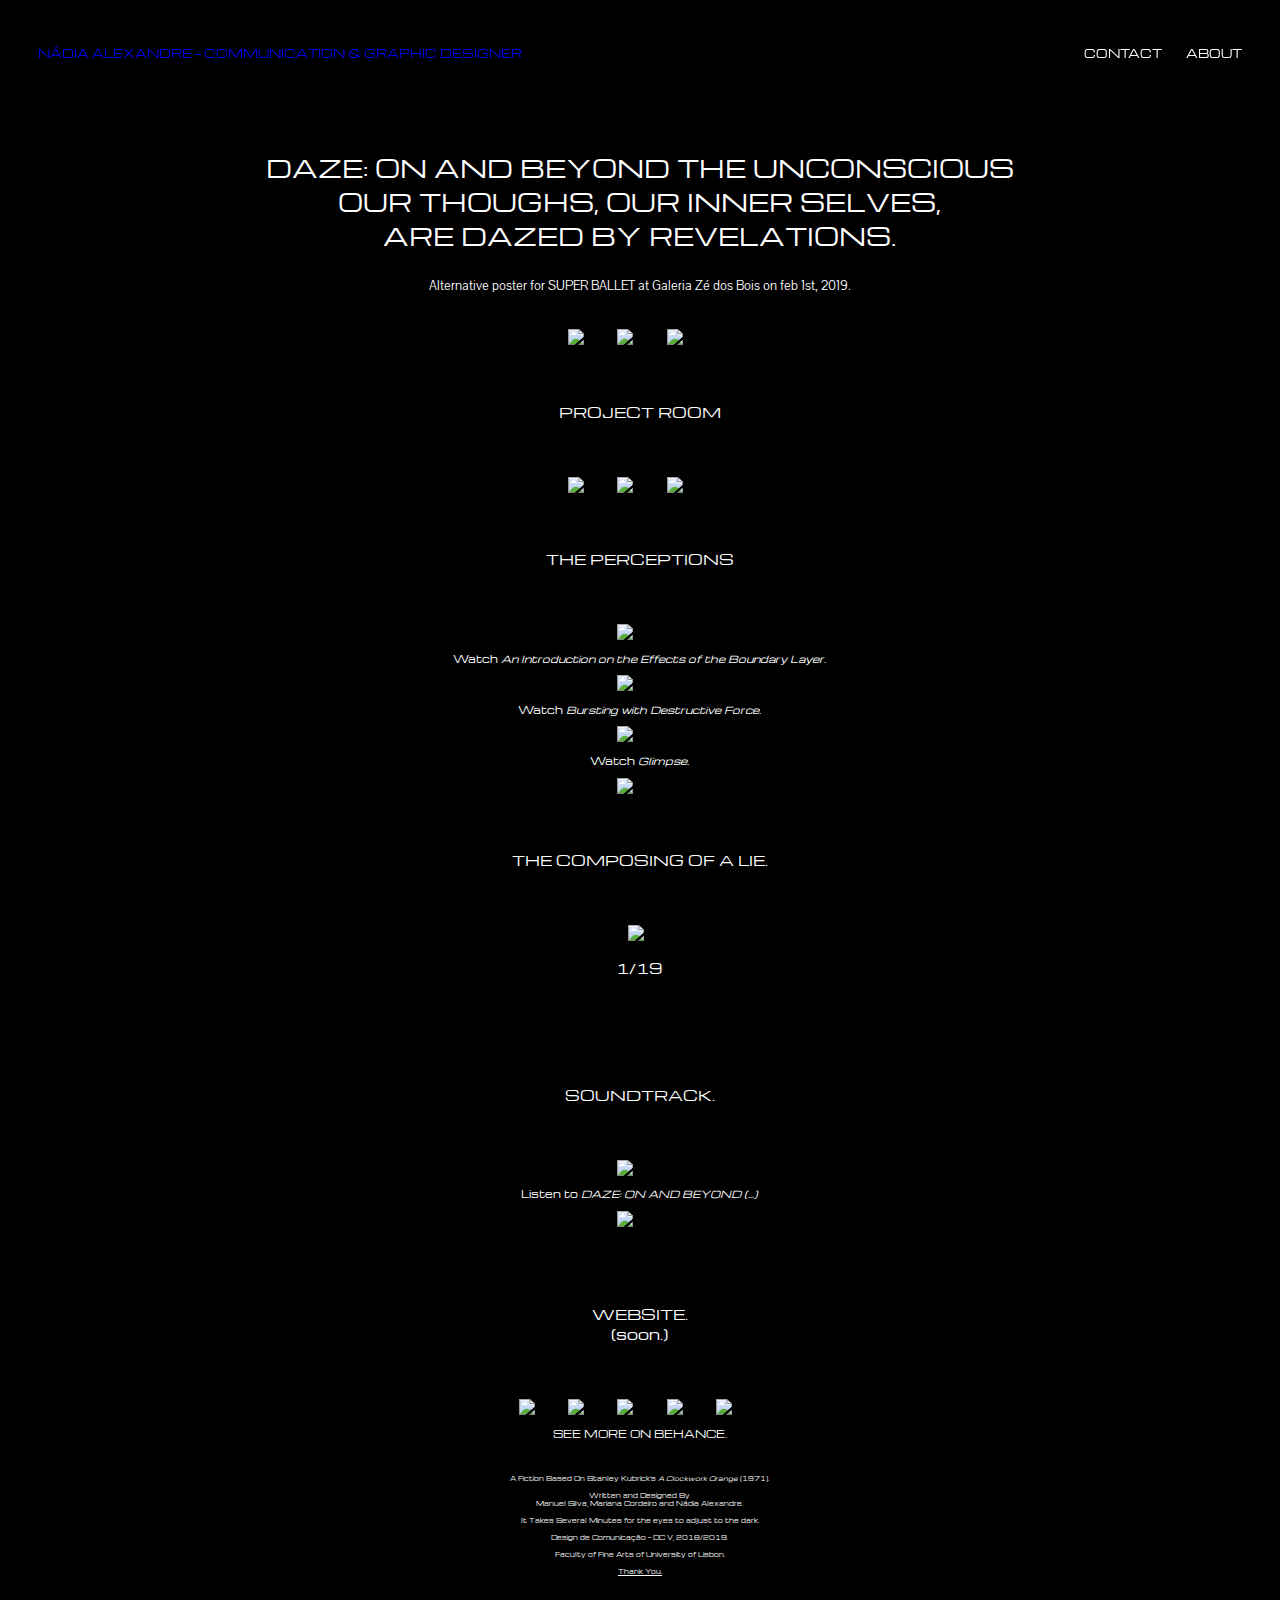
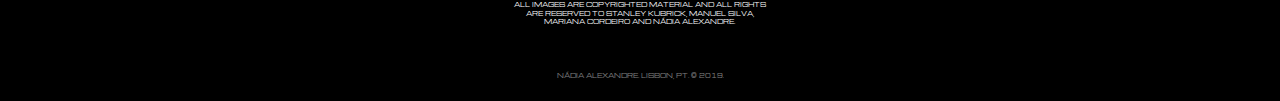
==== content1.html @ e061865c "Add files via upload" ====
<!DOCTYPE html>

<html lang= "en-US">

<head>
<meta charset="UTF-8">
<title>N&Aacute;DIA ALEXANDRE &mdash; COMMUNICATION & GRAPHIC DESIGNER</title>

<link rel="stylesheet" type="text/css" href="content2.css">
<link href="https://fonts.googleapis.com/css?family=Michroma" rel="stylesheet">
<link href="https://fonts.googleapis.com/css?family=Pavanam&display=swap" rel="stylesheet">
<link href="https://fonts.googleapis.com/css?family=Quattrocento+Sans&display=swap" rel="stylesheet">
</head>
	
<body>
  <a href="#" class="cd-top js-cd-top">&#8593;</a>

<div class="content">
	<div class="imgcontent">
  <p class="title">DAZE: ON AND BEYOND THE UNCONSCIOUS<br>OUR THOUGHS, OUR INNER SELVES,<br>ARE DAZED BY REVELATIONS.</p>
  <p class="text1">Alternative poster for SUPER BALLET at Galeria Z&#233; dos Bois on feb 1st, 2019.</p>
<br>
  <img class="img1" src="images/b2.png" alt="daze">
  <img class="img1" src="images/cartazes.jpg" alt="daze">
   <img class="img1" src="images/c.png" alt="daze">
  <p class="text1" style="color: white; font-family: 'Michroma', sans-serif;"><br><br>PROJECT ROOM<br><br><br></p>
  <img class="img1" src="images/p1.jpg" alt="daze" style="width: 80%; height: auto;">
  <img class="img1" src="images/p2.jpg" alt="daze">
  <img class="img1" src="images/p3.jpg" alt="daze">
   <p class="text1" style="color: white; font-family: 'Michroma', sans-serif;"><br><br>THE PERCEPTIONS<br><br><br></p>
  <img class="img1" src="images/manolo.jpg" alt="daze">
  <a href="https://www.youtube.com/watch?v=9832oH4mqqU" class="link"><p>Watch <i>An Introduction on the Effects of the Boundary Layer.</i></p></a>
  <img class="img1" src="images/marina.jpg" alt="daze">
  <a href="https://www.youtube.com/watch?v=6JtFeFlmzww" class="link"><p>Watch <i>Bursting with Destructive Force.</i></p></a>
  <img class="img1" src="images/nadine.jpg" alt="daze">
  <a href="https://www.youtube.com/watch?v=4-WLGekIGF8" class="link"><p>Watch <i>Glimpse.</i></p></a>
  <img class="img1" src="images/e.png" alt="daze">
  <p class="text1" style="color: white; font-family: 'Michroma', sans-serif;"><br><br>THE COMPOSING OF A LIE.<br><br><br></p>
  <img src="images/2.jpg" alt="2" id="pic" class="portrait" onclick="changeImage()" width="900px" height="675px" style="cursor:pointer;">
  <p class="text1" id="srcnr" style="color: white; font-family: 'Michroma', sans-serif;">1/19</p><br>
  <p class="text1" style="color: white; font-family: 'Michroma', sans-serif;"><br><br><br>SOUNDTRACK.<br><br><br></p>
  <img class="img1" src="images/DAZE.jpg" alt="daze" style="width: 80%; height: auto;">
  <a href="https://dazeonandbeyond.bandcamp.com/releases" class="link"><p>Listen to <i>DAZE: ON AND BEYOND (...)</i></p></a>
  <img class="img1" src="images/f.png" alt="daze">
  <p class="text1" style="color: white; font-family: 'Michroma', sans-serif;"><br><br><br>WEBSITE.<br>(soon.)<br><br><br></p>
  <img class="img1" src="images/w1.png" alt="daze">
  <img class="img1" src="images/w2.png" alt="daze">
  <img class="img1" src="images/w5.png" alt="daze">
  <img class="img1" src="images/w3.png" alt="daze">
  <img class="img1" src="images/w8.png" alt="daze">
<a href="https://www.behance.net/gallery/82310371/DAZE" class="link"><p>SEE MORE ON BEHANCE.</i></p></a>
<p class="text1a"style="font-size: 0.2em; line-height: 1.4;color: white; font-family: 'Michroma', sans-serif;"><br><br><br>A Fiction Based On Stanley Kubrick's <i>A Clockwork Orange</i> (1971).<br><br>Written and Designed By<br>Manuel Silva, Mariana Cordeiro and Nádia Alexandre.<br><br>It Takes Several Minutes for the eyes to adjust to the dark.<br><br>Design de Comunicação — DC V, 2018/2019.<br><br>Faculty of Fine Arts of University of Lisbon.​​​​​​​<br><br><u>Thank You.</u><br><br><br><br>ALL IMAGES ARE COPYRIGHTED MATERIAL AND ALL RIGHTS <br>ARE RESERVED TO STANLEY KUBRICK, MANUEL SILVA, <br>MARIANA CORDEIRO AND NÁDIA ALEXANDRE.<br><br><br><br></p>
	
</div>

</div>

<div class="barra">
  <a href="index.html" target="_self" class="linkhome">N&Aacute;DIA ALEXANDRE &mdash; COMMUNICATION & GRAPHIC DESIGNER</a>
  <a href="about.html" target="_self" class="linkabout">ABOUT</a>
  <a href="contact.html" class="linkcont">CONTACT</a> 
</div>

<div class="footer">
  <p class="footer">N&Aacute;DIA ALEXANDRE. LISBON, PT. &copy; 2019.</p>
</div>

	<script src="java1.js"></script>
	<script src="content1.js"></script>
</body>
---- content2.css ----
body {
  overflow: auto;
  overflow-x: hidden;
  background-color: black;
}

/*-----------TEXT--------------------------------*/

p.title {
  color: white;
  font-family: 'Michroma', sans-serif;
  font-size: 1.5em;
}

p.text1 {
  color: white;
  font-family: 'Pavanam', sans-serif;
  font-size: 0.9em;
  line-height: 1.4;
  text-align: center;
}

p.text1a {
  color: white;
  font-family: 'Pavanam', sans-serif;
  font-size: 0.9em;
  line-height: 1.4;
  text-align: center;
}

/* --------------------LINKSDABARRA--------------*/

.barra {
  top: 5%;
  left: 3%;
  right: 3%;
  position: fixed;
  flex-direction: row;
  flex-wrap: wrap;
  margin: auto;
}

/* ----------------------LINKHOME--------------------- */
/* unvisited link */
a.linkhome:link {
  font-size: 0.7em;
  text-align: left; 
  text-decoration: none;
  display: flex;
  clear: left;
  float:left;
  font-family: 'Michroma', sans-serif;
}

/* visited link */
a.linkhome:visited {
  color: white;
}

/* mouse over link */
a.linkhome:hover {
  /*text-decoration: underline;*/
  /* angle */
  -ms-transform: skewX(-30deg); /* IE 9 */
  -webkit-transform: skewX(-30deg); /* Safari */
   transform: skewX(-30deg);

}
/* ----------------LINKCONTACT-------------------------*/
/* unvisited link */
a.linkcont:link {
  font-size: 0.7em;
  color: white;
  text-decoration: none;
  display: flex;
  width: auto;
  float: right;
  position: relative;
  padding-right: 2%;
  font-family: 'Michroma', sans-serif;
}

/* visited link */
a.linkcont:visited {
  color: white;
}

/* mouse over link */
a.linkcont:hover {
  /*text-decoration: underline;*/
  /* angle */
  -ms-transform: skewX(-30deg); /* IE 9 */
  -webkit-transform: skewX(-30deg); /* Safari */
   transform: skewX(-30deg);

}

/* ----------------LINKABOUT---------------------------*/
/* unvisited link */
a.linkabout:link {
  font-size: 0.7em;
  color: white;
  width: auto;
  text-decoration: none;
  display: flex;
  float: right;
  position: relative;
  font-family: 'Michroma', sans-serif;
}

/* visited link */
a.linkabout:visited {
  color: white;
}

/* mouse over link */
a.linkabout:hover {
  /*text-decoration: underline;*/
  /* angle */
  -ms-transform: skewX(-30deg); /* IE 9 */
  -webkit-transform: skewX(-30deg); /* Safari */
   transform: skewX(-30deg);

}

/* unvisited link */
a.link:link {
  font-size: 0.6em;
  color: white;
  text-decoration: none;
  margin-right: auto;
  margin-left: auto;
  width: auto;
  text-align: center;
  position: relative;
  font-family: 'Michroma', sans-serif;
}

/* visited link */
a.link:visited {
  color: white;
}

/* mouse over link */
a.link:hover {
  text-decoration: underline;
  /* angle */
  -ms-transform: skewX(-30deg); /* IE 9 */
  -webkit-transform: skewX(-30deg); /* Safari */
   transform: skewX(-30deg);

}

/*----------------FOOTER------------------*/
.footer {
  position: relative;
  bottom: 0;
  padding-bottom: 0.5%; 
  font-size: 0.3em;
  width: 100%;
  margin: auto;
  background-color: transparent;
  color: white;
  text-align: center; 
  font-family: 'Michroma', sans-serif;
  opacity: 0.7;
}

/*----------------IMG1-------------------------*/

.img {
align-content: center;
width: 50%;
height: auto;
}

.img1 {
align-content: center;
width: 100%;
height: auto;
}

.imagem {
align-content: center;
width: 1200px;
height: 800px;
margin: auto;
position: relative;
}

.portrait {
align-content: center;
width: 90%;
height: auto;
}

.imagem1 {
align-content: center;
width: 900px;
height: 675px;
margin: auto;
position: relative;
}

.imgcontent {
  position: relative;
  align-content: center;
  width: 95%;
  height: auto;
  margin: auto;
}
/*----------------DIV CONTENT-----------------*/
.content {
   position: static;
   text-align: center;
   left: 0%;
   right: 0%;
   margin-top: 10%;
   bottom:0%;
   height: 100%;
   padding-bottom: 1.3%;
   width: 100%;
   height: auto;
}

/* -----------------------FONT--------------- */
@font-face {
   font-family: 'Pavanam', sans-serif;
}

/*--------------------CURSOR ADDAPT FROM Party Parrot Conga Cursor Trail by Desiree S at CodePen.io------------------*/
[class*='parrot'] {
  position: absolute;
  display: block;
  height: 28px;
  width: 28px;
  background-repeat: no-repeat;
  background-size: 100% auto;
}

.parrot-1 {
  background-image: url(images/cursor.svg);
  z-index: 12;
}

.parrot-2 {
  background-image: url(images/cursor.svg);
  z-index: 12;
}

.parrot-3 {
  background-image: url(images/cursor.svg);
  z-index: 12;
}

.parrot-4 {
  background-image: url(images/cursor.svg);
  z-index: 12;
}

.parrot-5 {
  background-image: url(images/cursor.svg);
  z-index: 12;
}

.parrot-6 {
  background-image: url(images/cursor.svg);
  z-index: 12;
}

.parrot-7 {
  background-image: url(images/cursor.svg);
  z-index: 12;
}

.parrot-8 {
  background-image: url(images/cursor.svg);
  z-index: 12;
}

.parrot-9 {
  background-image: url(images/cursor.svg);
  z-index: 12;
}

.parrot-10 {
  background-image: url(images/cursor.svg);
  z-index: 12;
}

.parrot-11 {
  background-image: url(images/cursor.svg);
  z-index: 12;
}

.parrot-12 {
  background-image: url(images/cursor.svg);
  z-index: 12;
}

/*--------------Back-to-top by CodyHouse.co — Copyright (c) 2011-2019 Amber Creative Lab, Ltd.------------*/

.cd-top {
position: fixed;
cursor: pointer;
text-decoration: none;
color: white;
overflow: hidden;
visibility: hidden;
opacity: 0;
right: 20px;
bottom: 20px;
-webkit-transition: opacity .6s 0s, visibility 0s .3s, background-color .3s 0s;
transition: opacity .3s 0s, visibility 0s .3s, background-color .3s 0s;

}

.cd-top.cd-top--show,
.cd-top.cd-top--fade-out {
-webkit-transition: opacity .6s 0s, visibility 0s 0s, background-color .3s 0s;
transition: opacity .6s 0s, visibility 0s 0s, background-color .3s 0s;
}

.cd-top.cd-top--show {
/* the button becomes visible */
visibility: visible;
opacity: 1;
color:white;
}

.cd-top.cd-top--fade-out {
  /* if the user keeps scrolling down, the button is out of focus and becomes less visible */
  opacity: 1;
}


@media only screen and (max-width: 768px) {
  .cd-top {
    position: fixed;
    right: 15px;
    bottom: 15px;
    display: none;
  }
}

@media only screen and (max-width: 1024px) {
  .cd-top {
    position: fixed;
    height: 30px;
    width: 30px;
    right: 5px;
  }
}

@media only screen and (max-width: 768px) {
.content {
  background-color: transparent;
  width: 95%;
  min-width: 200px;
  height: auto;
  margin-right: auto;
  margin-left: auto;
  position: relative;
  display: flex;
  flex-direction: row;
  flex-wrap: wrap;
  margin-top: 30%;
  text-align: center;
}

.barra {
  top: 5%;
  left: 6%;
  right: 6%;
}

a.linkhome:link {
  font-size: 0.8em;
  text-align: left; 
  text-decoration: none;
  display: inline-block;
}

a.linkcont:link {
  font-size: 0.8em;
  text-align: left; 
  text-decoration: none;
  display: inline-block;
  float:left;
  padding-left: 3%;
  margin-top: 2%;
}

a.linkabout:link {
  font-size: 0.8em;
  text-align: left; 
  text-decoration: none;
  display: inline-block;
  clear: left;
  float:left;
  margin-top: 2%
}

.footer {
  font-size: 0.3em;
  text-align: center;
  width: 100%;
}

.img {
align-content: center;
width: 95%;
height: auto;
}

.imagem {
  align-content: center;
  width: 95%;
  height: auto;
  position: relative;
}

.imagem1 {
  align-content: center;
  width: 95%;
  height: auto;
  position: relative;
}

p.text1a {
  color: white;
  font-family: 'Pavanam', sans-serif;
  font-size: 0.8em;
  line-height: 1.7;
  text-align: center;
}

[class*='parrot'] {
  display: none;
}

}
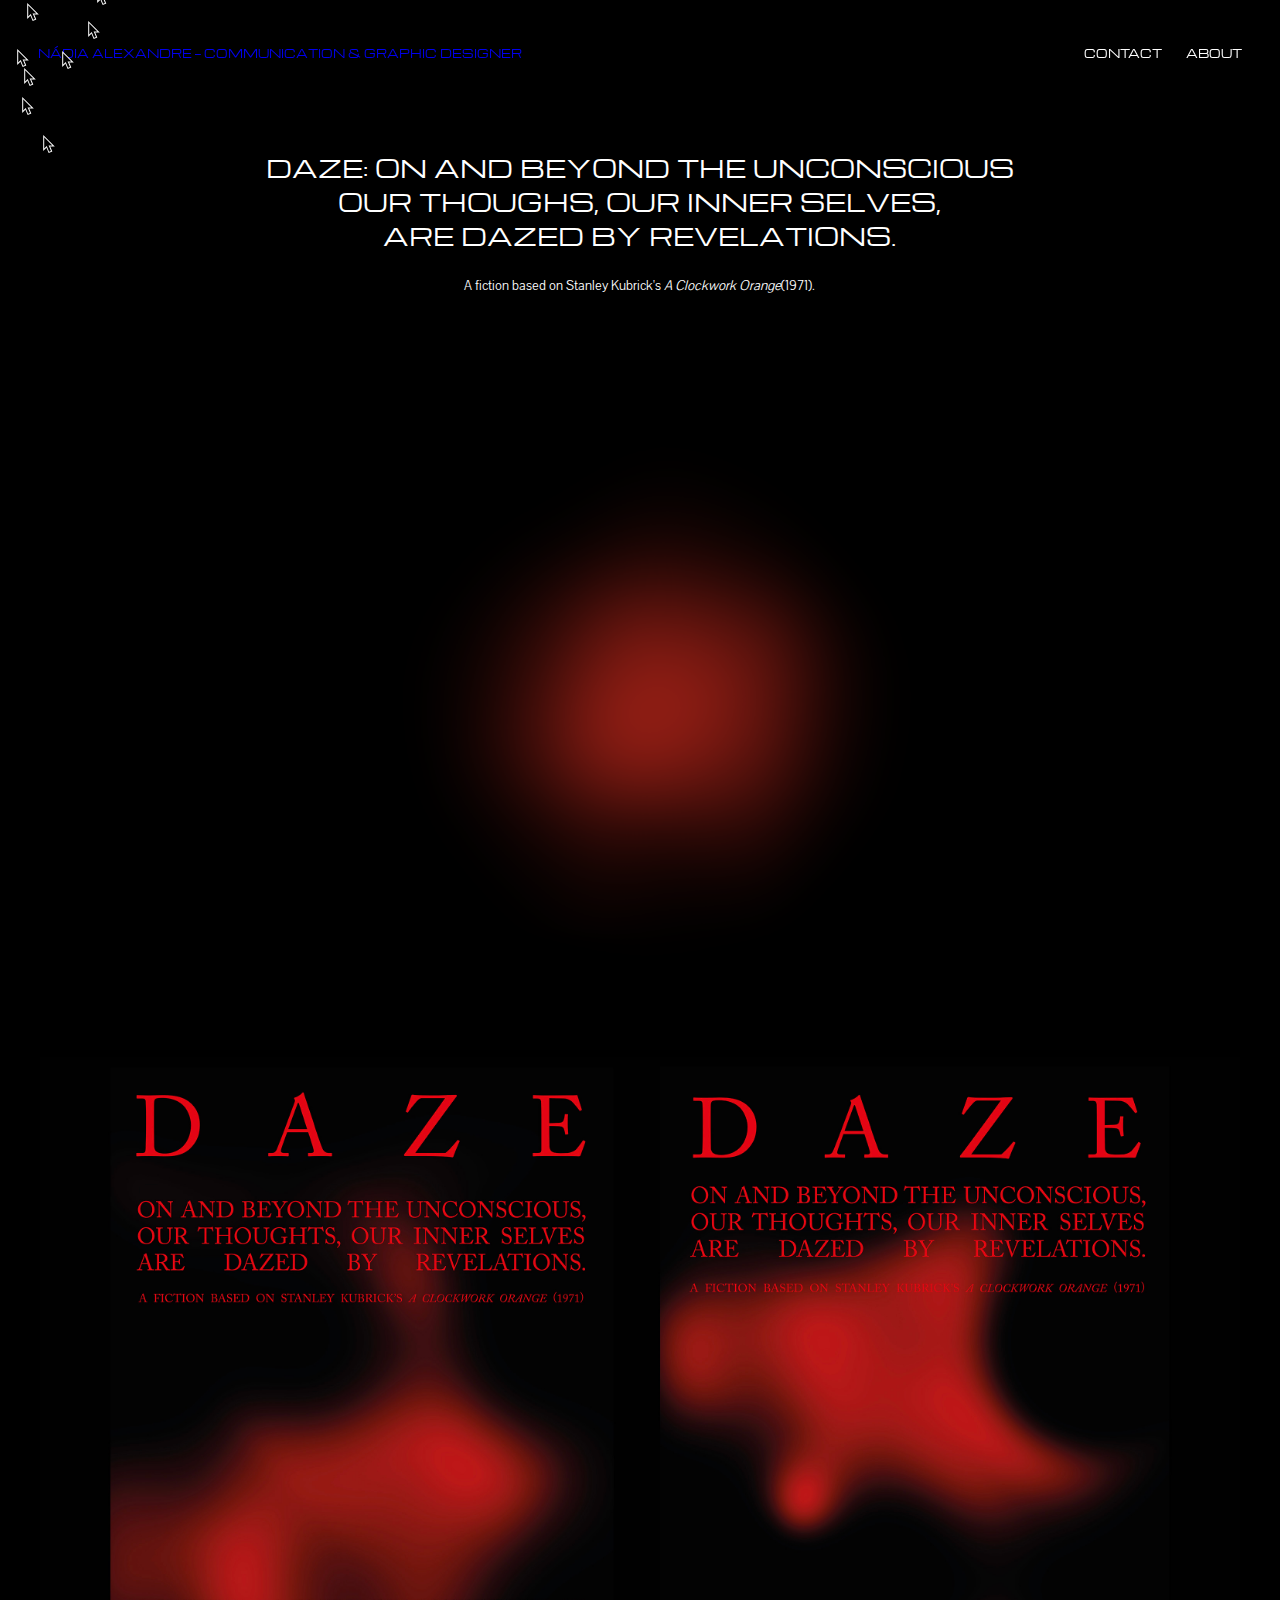
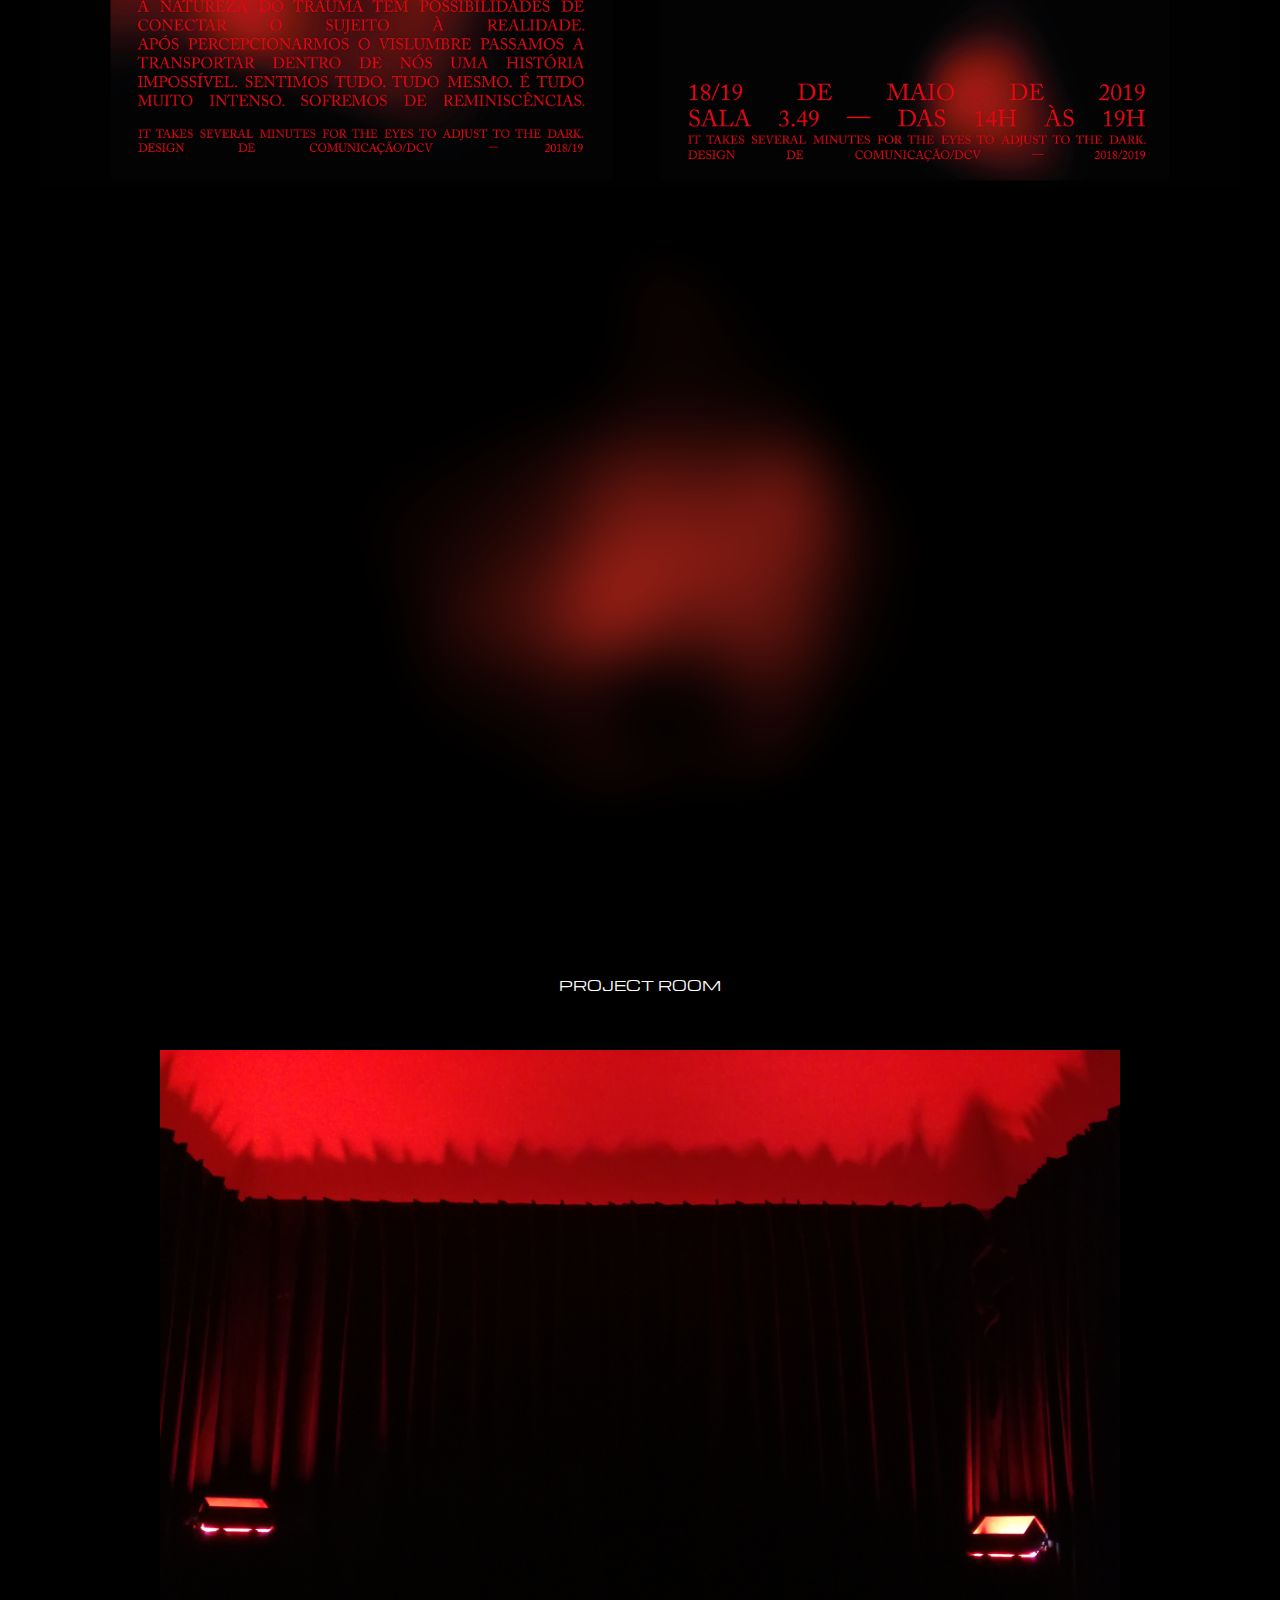
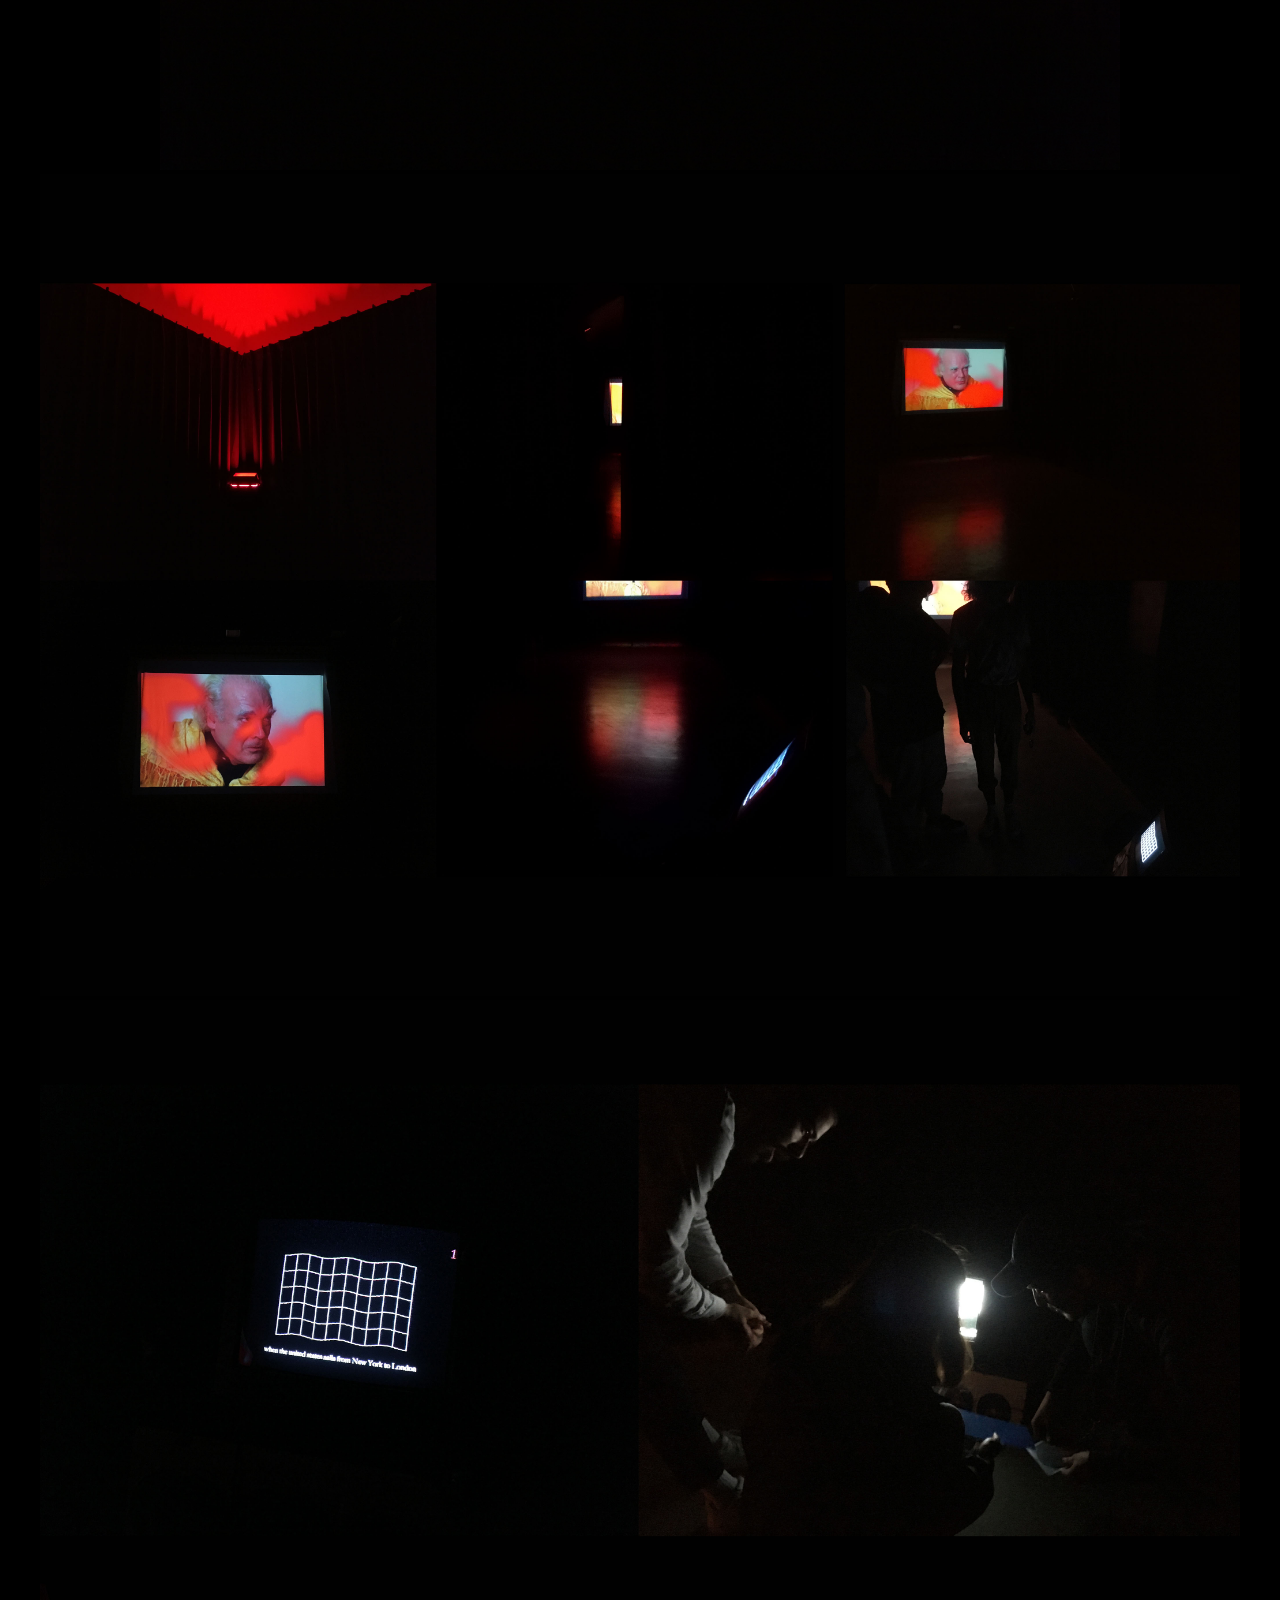
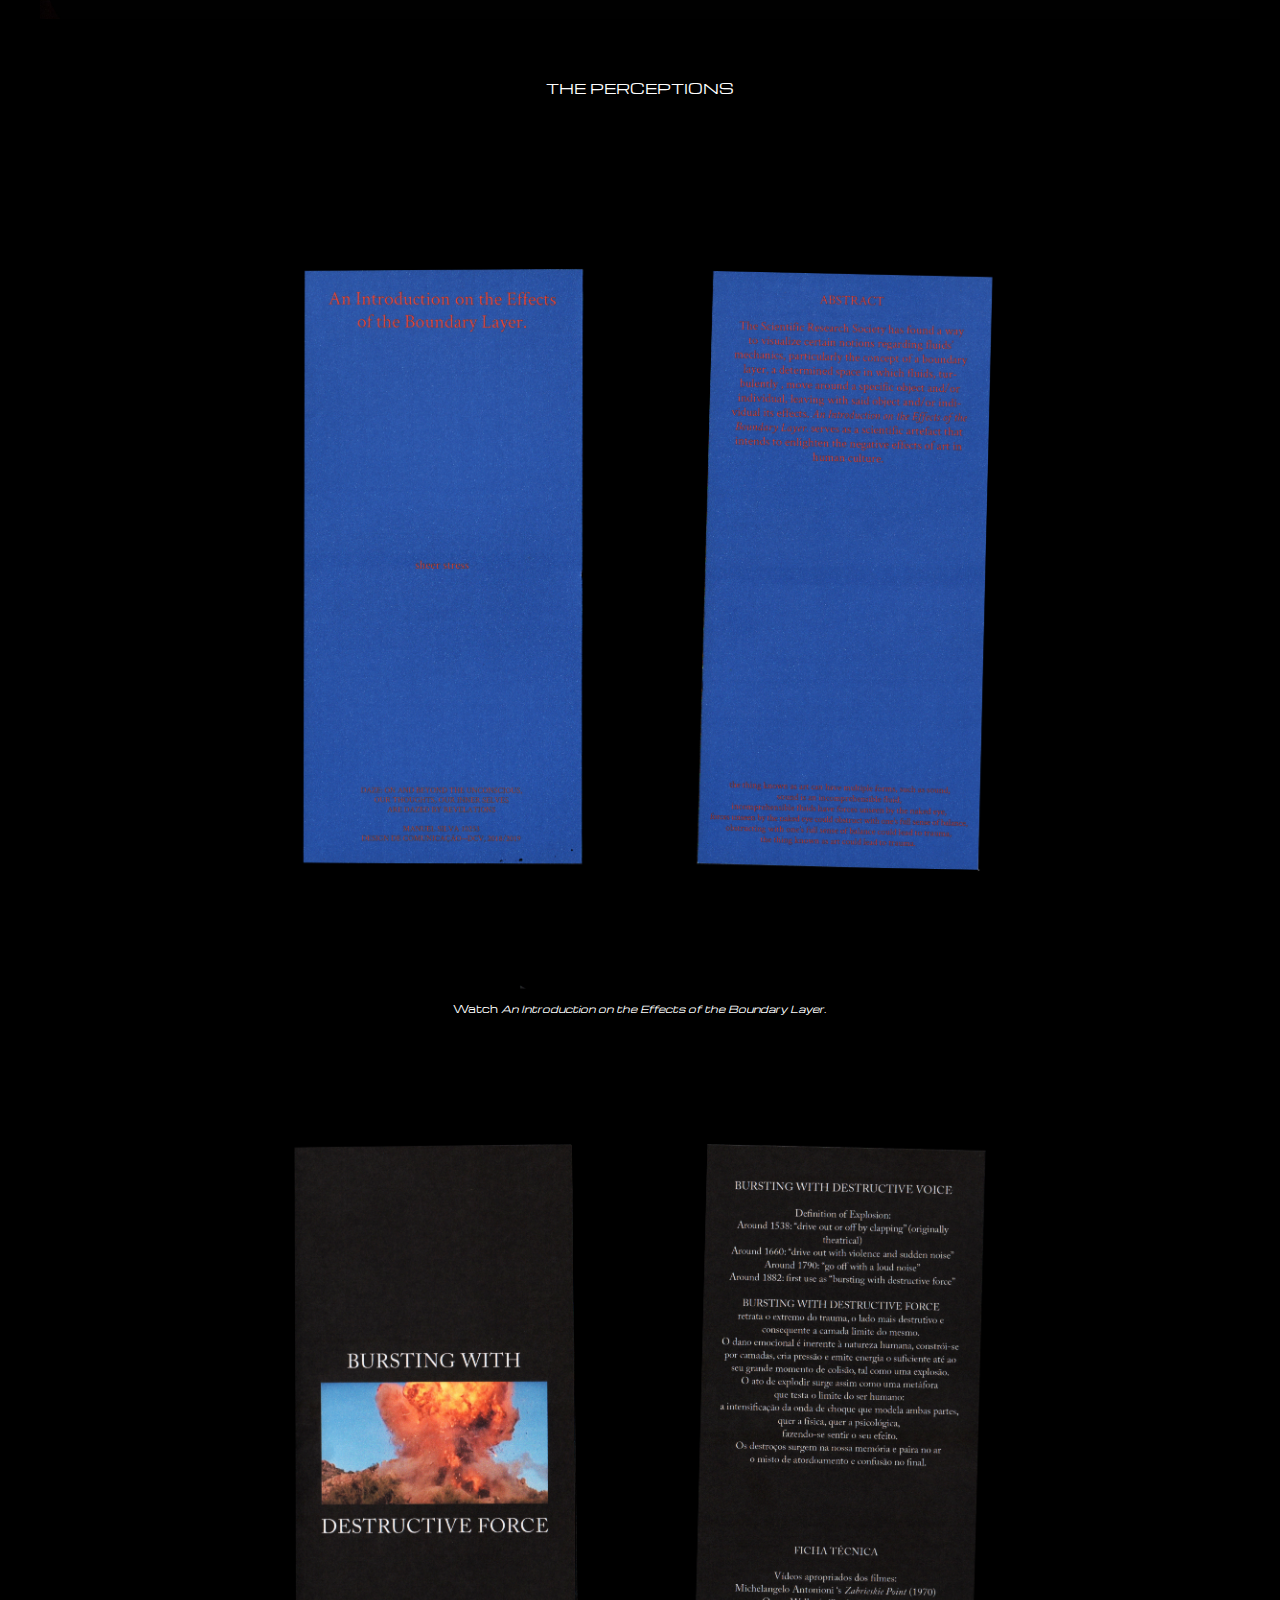
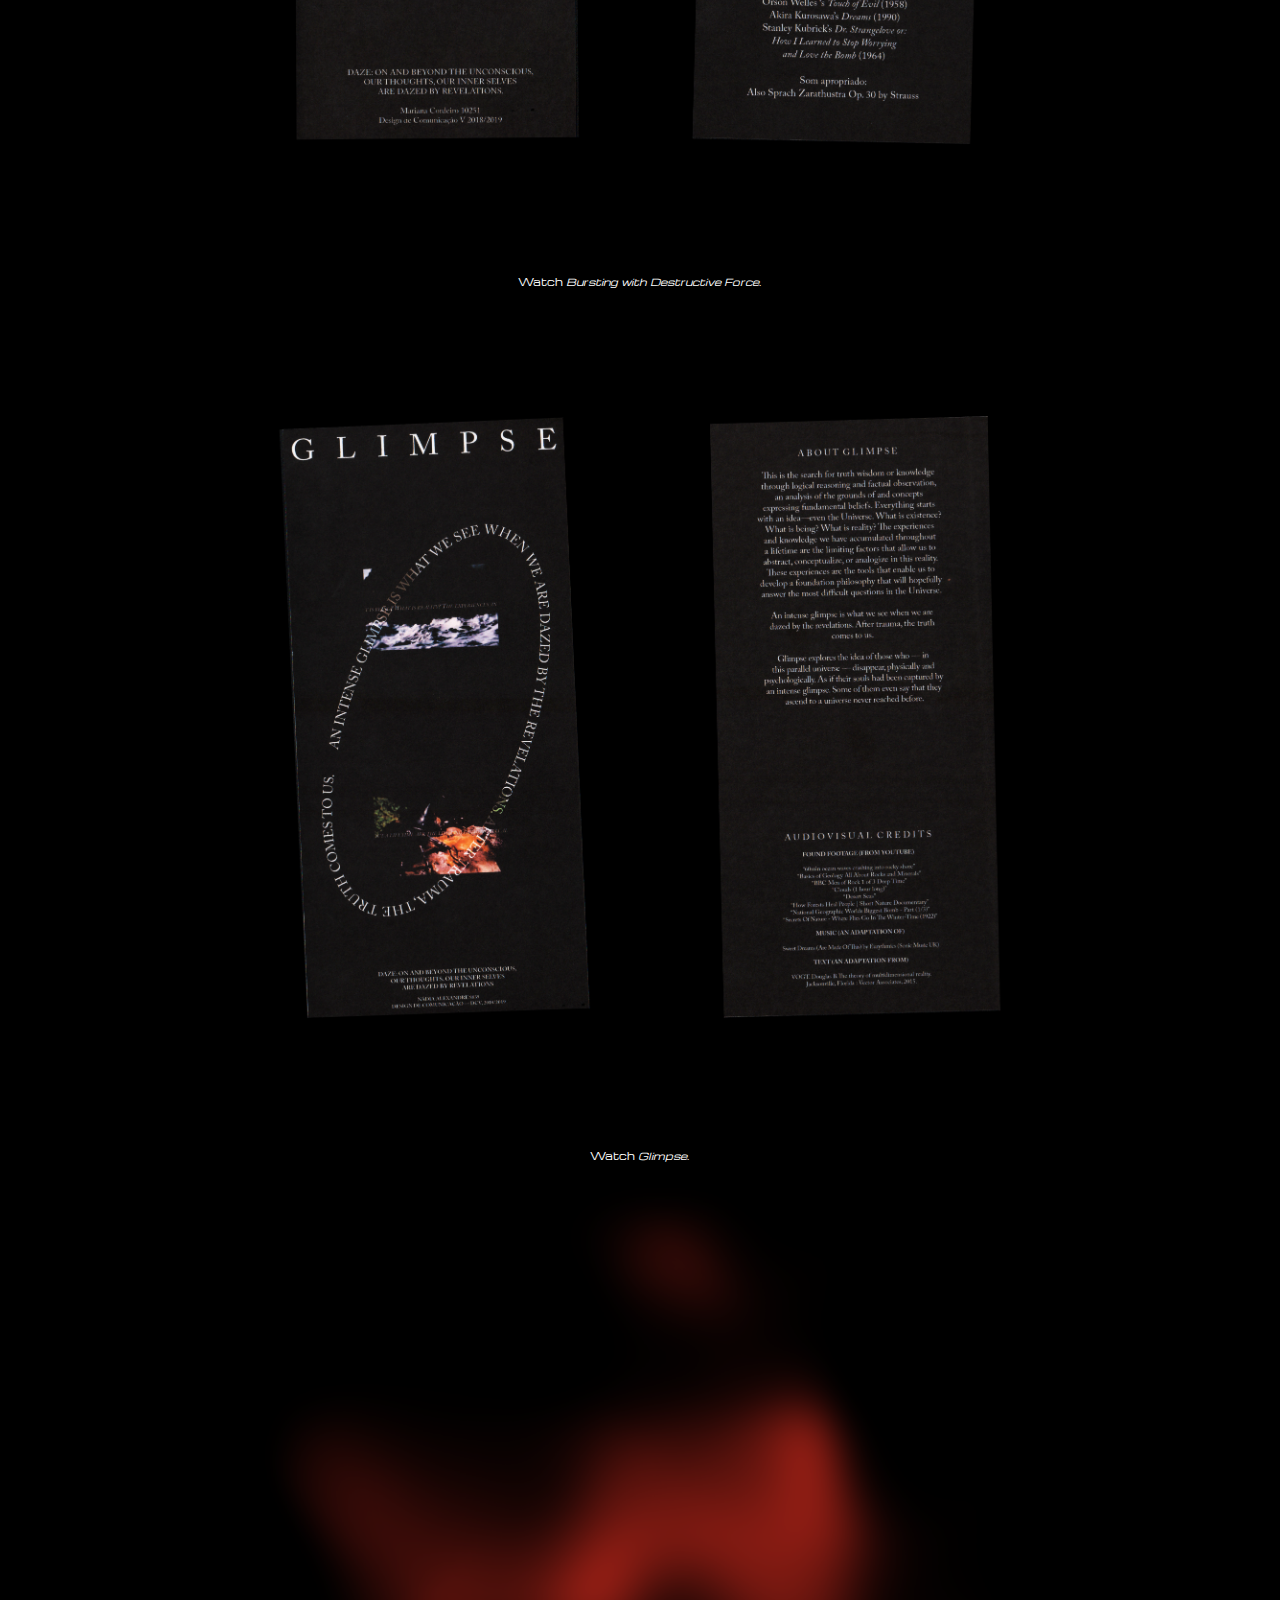
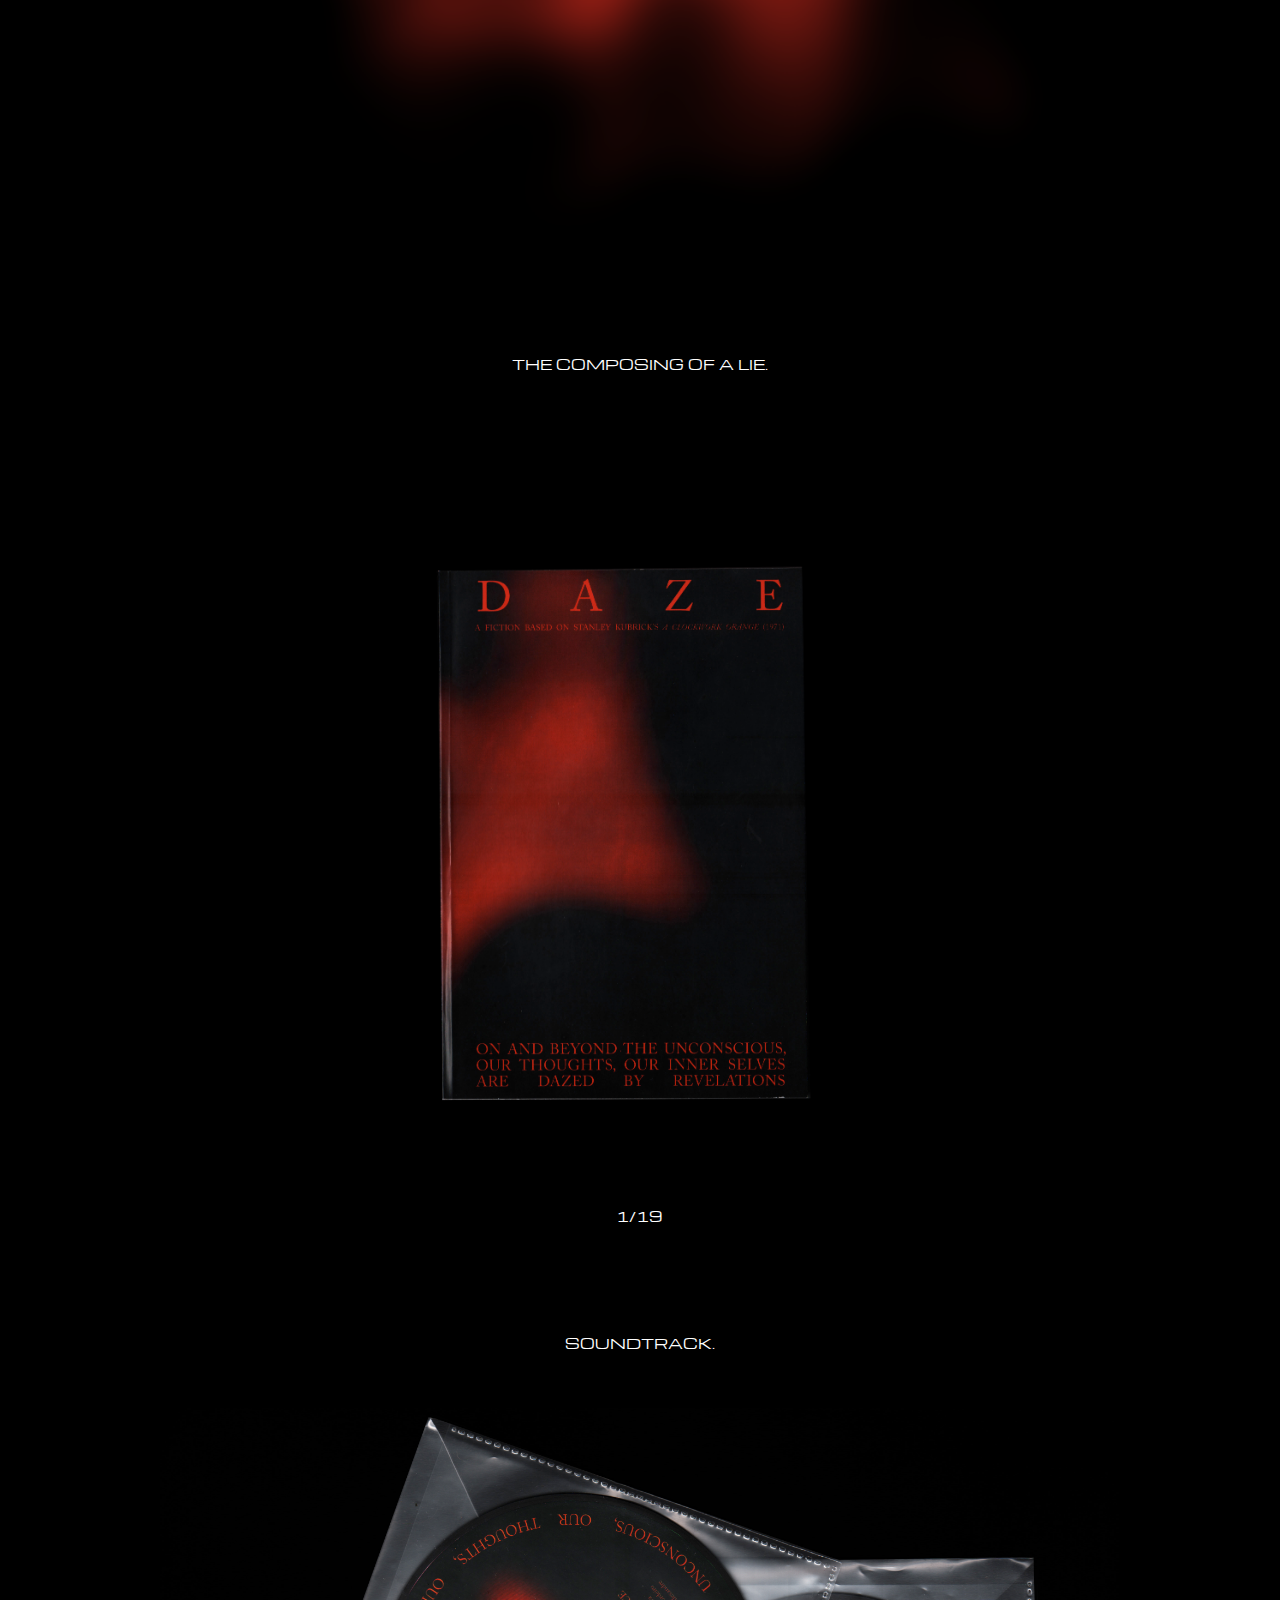
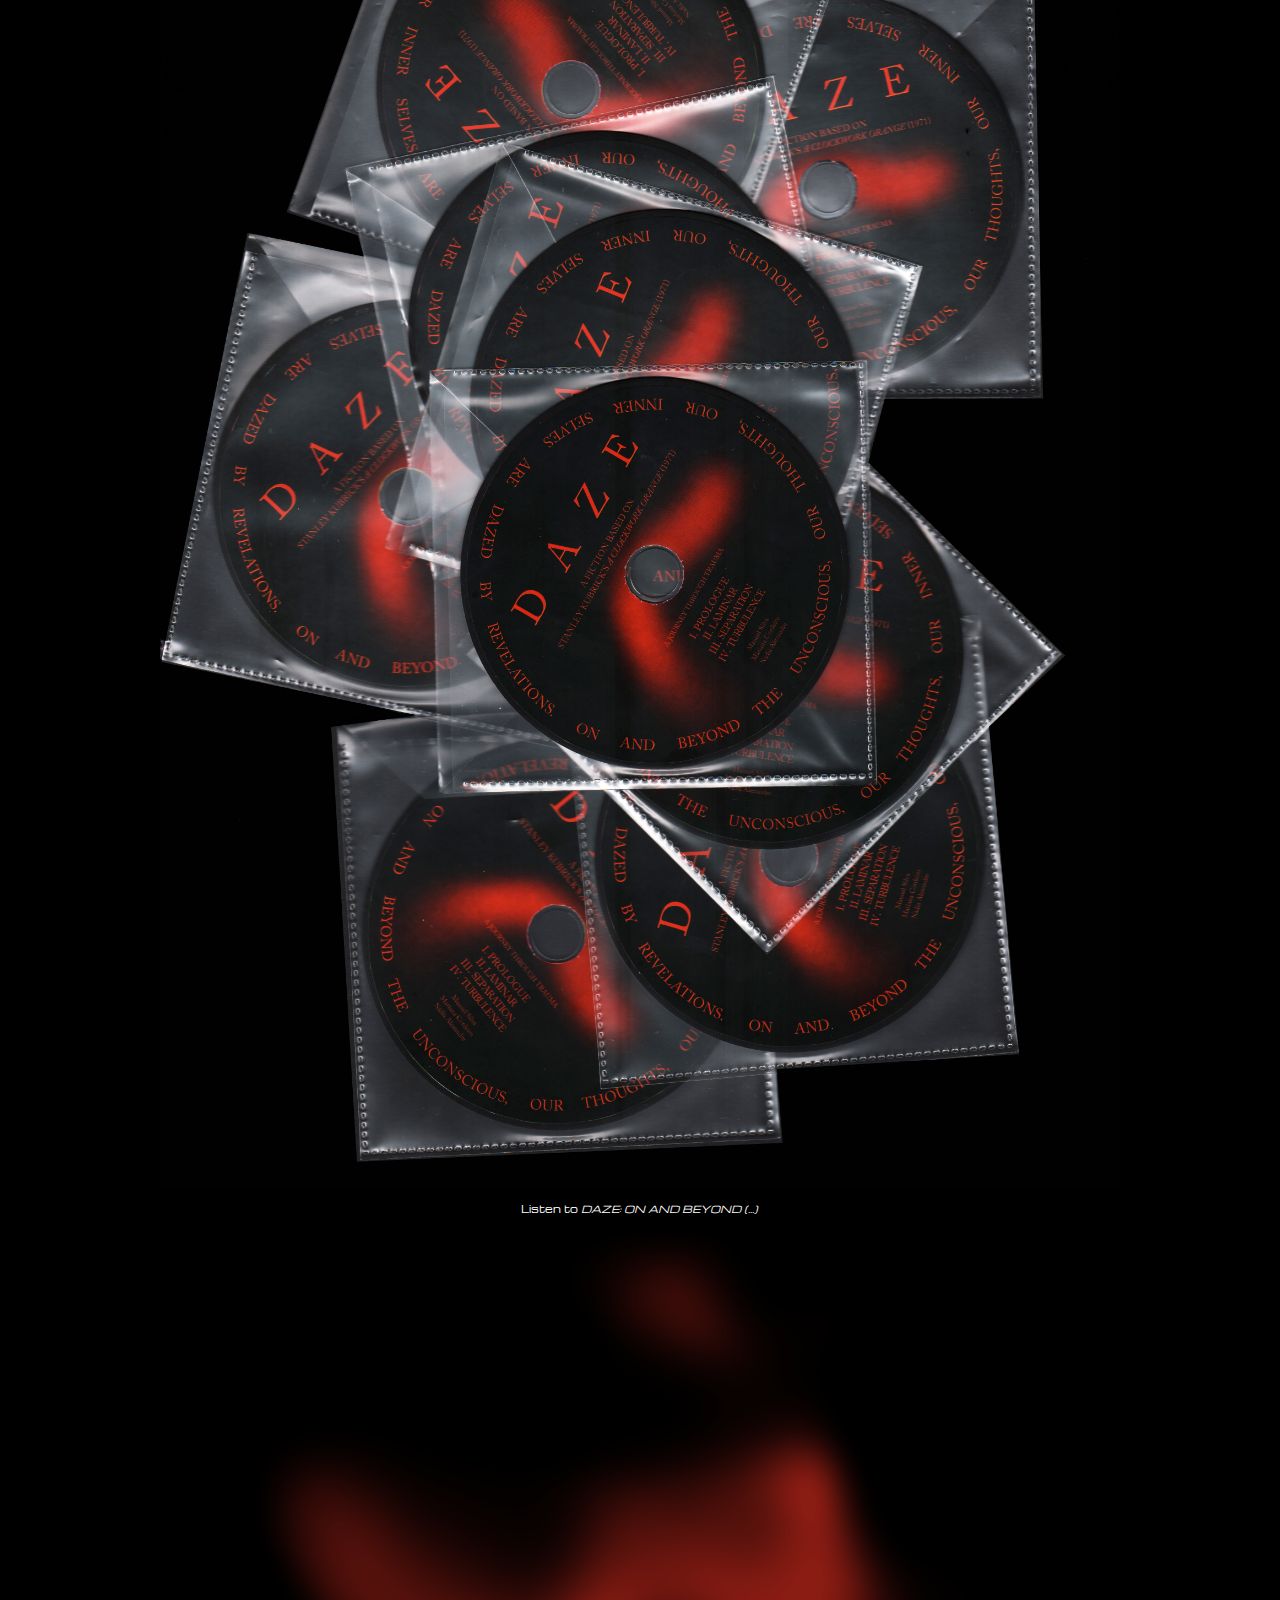
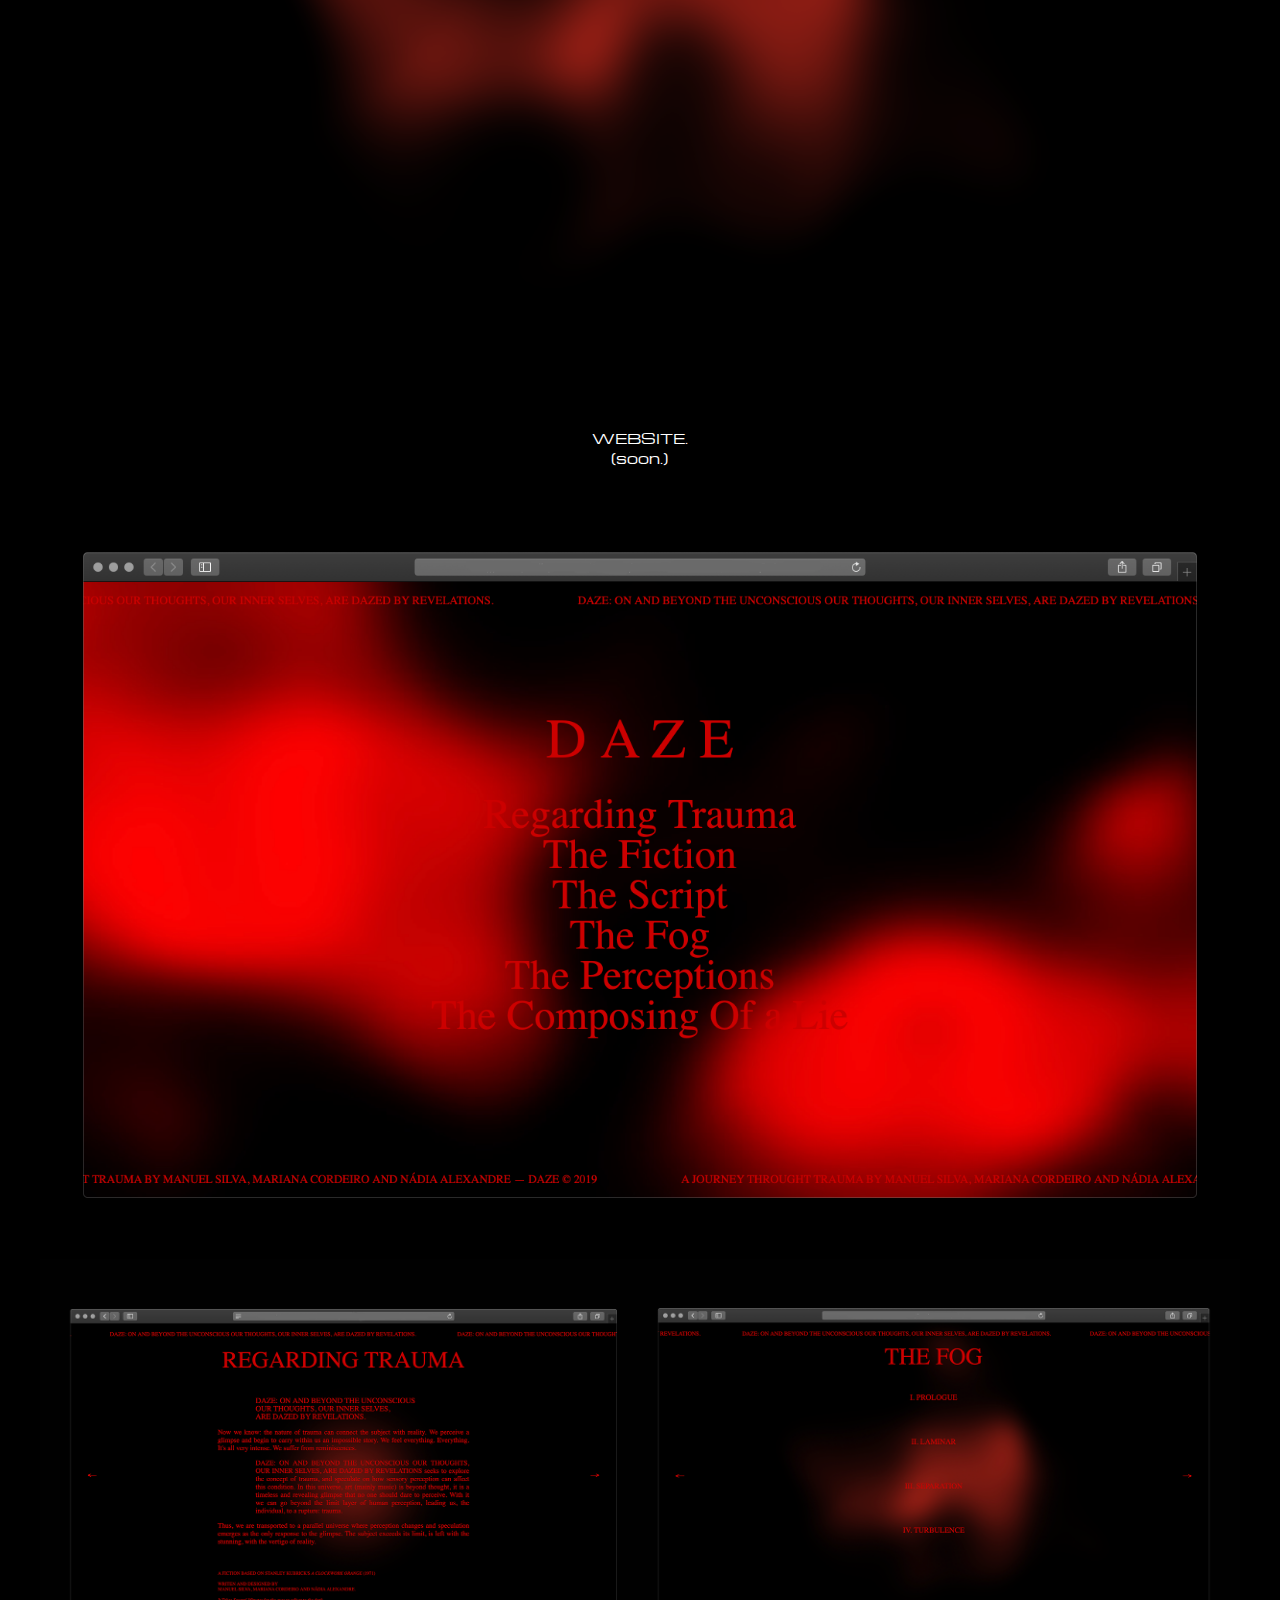
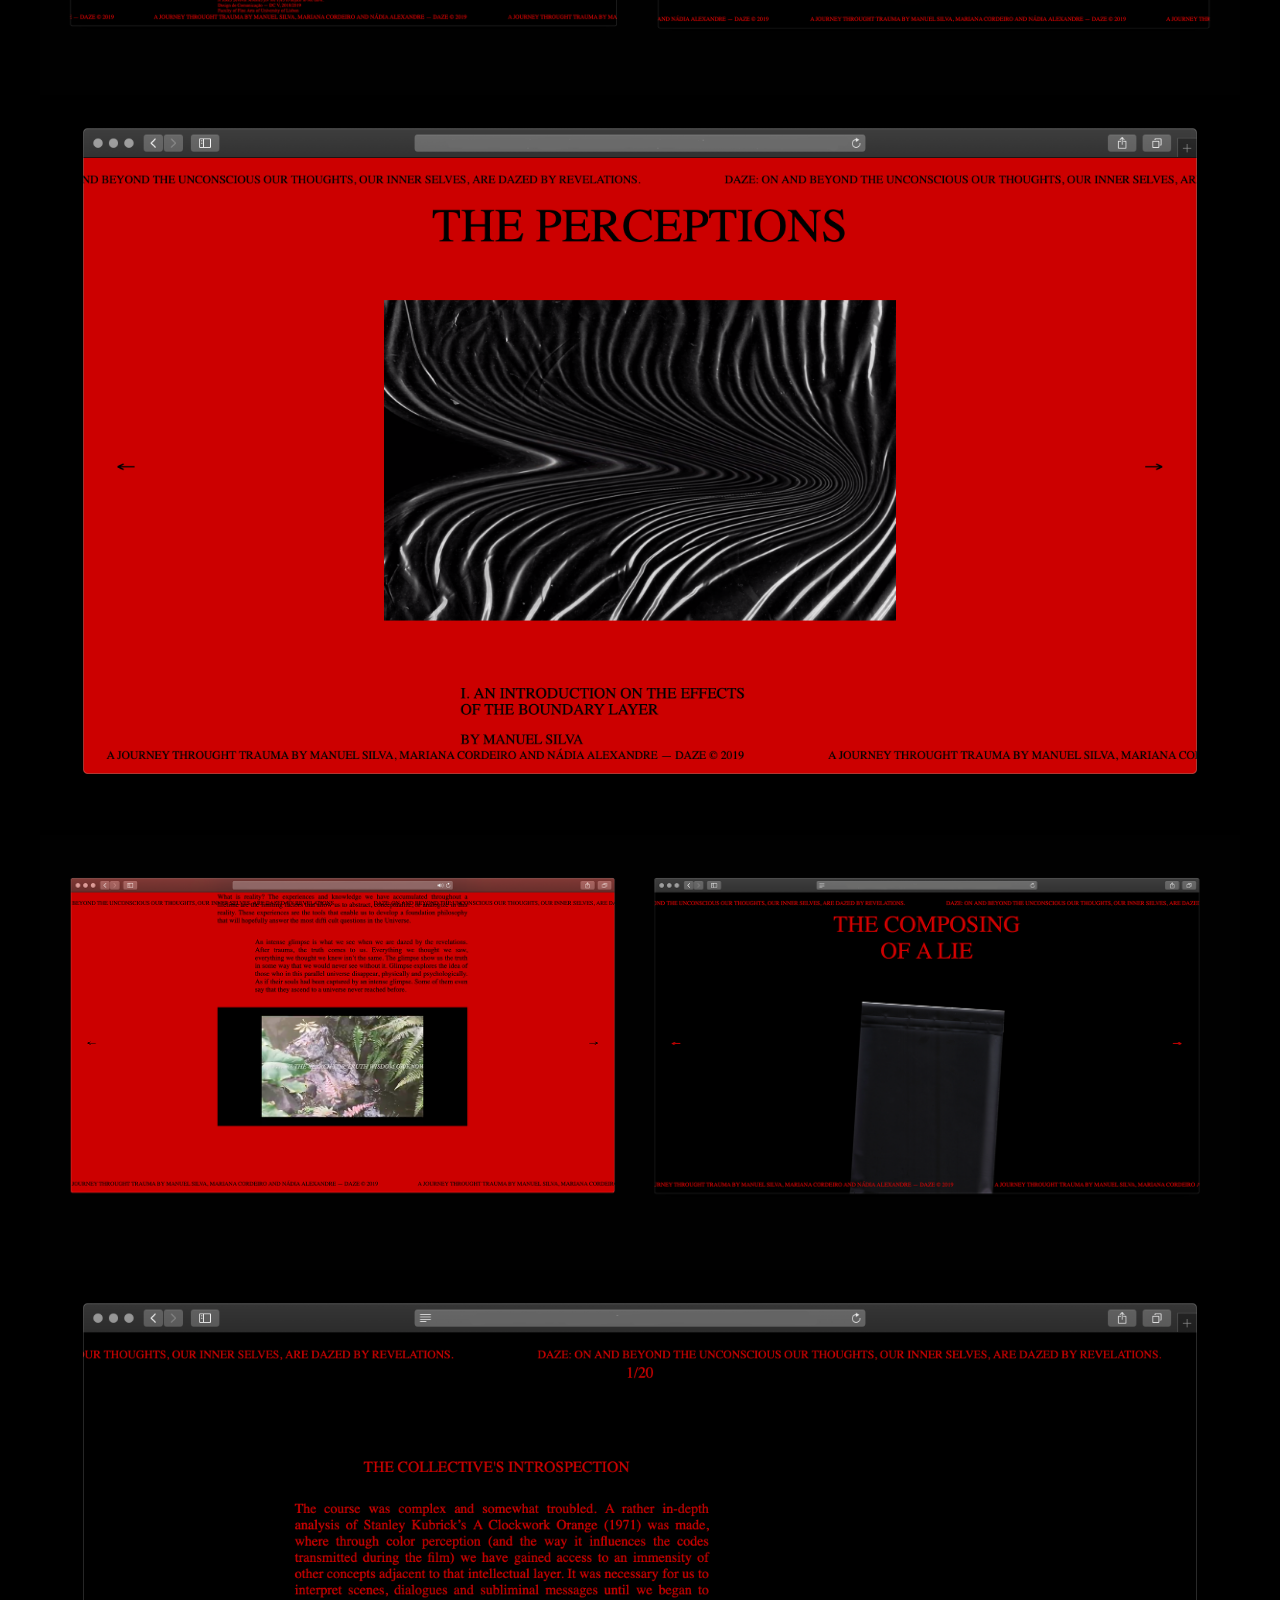
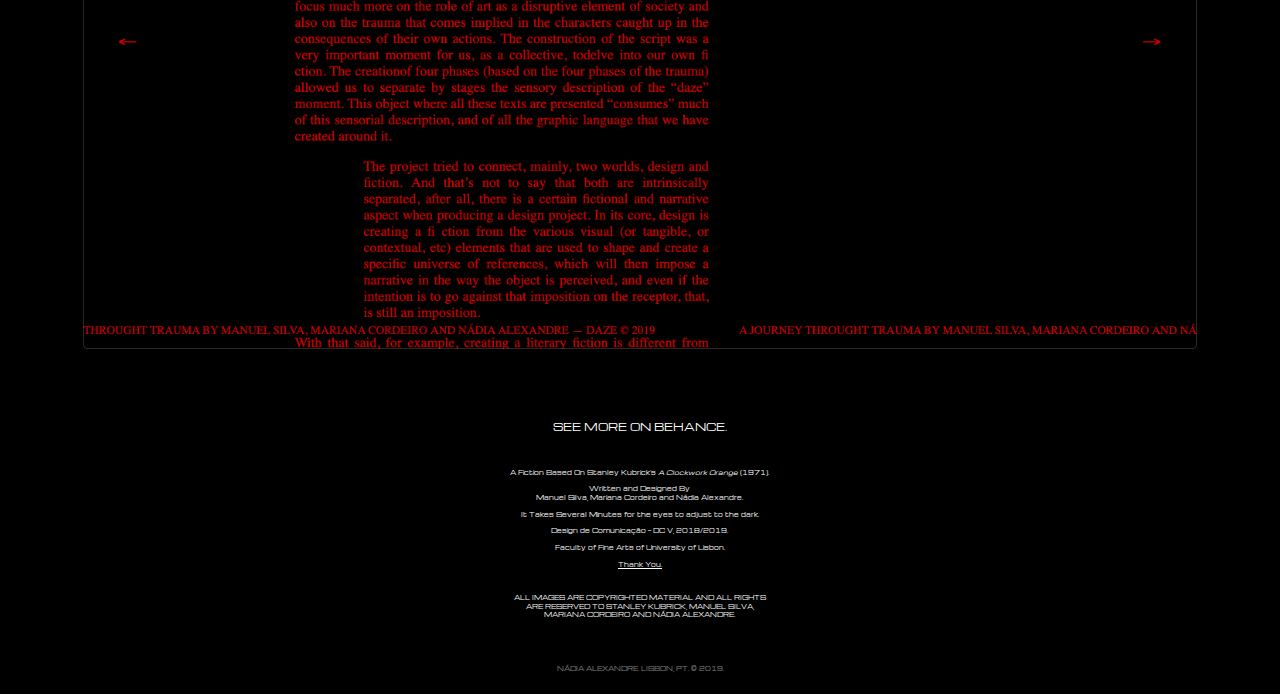
==== commit 8294d73f: "Update content1.html" ====
--- a/content1.html
+++ b/content1.html
@@ -18,7 +18,7 @@
 <div class="content">
 	<div class="imgcontent">
   <p class="title">DAZE: ON AND BEYOND THE UNCONSCIOUS<br>OUR THOUGHS, OUR INNER SELVES,<br>ARE DAZED BY REVELATIONS.</p>
-  <p class="text1">Alternative poster for SUPER BALLET at Galeria Z&#233; dos Bois on feb 1st, 2019.</p>
+		<p class="text1">A fiction based on Stanley Kubrick's <i>A Clockwork Orange</i>(1971).</p>
 <br>
   <img class="img1" src="images/b2.png" alt="daze">
   <img class="img1" src="images/cartazes.jpg" alt="daze">
--- a/content2.css
+++ b/content2.css
@@ -364,7 +364,7 @@
   display: flex;
   flex-direction: row;
   flex-wrap: wrap;
-  margin-top: 30%;
+  margin-top: 45%;
   text-align: center;
 }
 
@@ -382,7 +382,7 @@
 }
 
 a.linkcont:link {
-  font-size: 0.8em;
+  font-size: 0.7em;
   text-align: left; 
   text-decoration: none;
   display: inline-block;
@@ -392,7 +392,7 @@
 }
 
 a.linkabout:link {
-  font-size: 0.8em;
+  font-size: 0.7em;
   text-align: left; 
   text-decoration: none;
   display: inline-block;
@@ -430,9 +430,20 @@
 p.text1a {
   color: white;
   font-family: 'Pavanam', sans-serif;
-  font-size: 0.8em;
+  font-size: 0.7em;
   line-height: 1.7;
   text-align: center;
+  margin-right: auto;
+  margin-left: auto;
+}
+
+p.title {
+  color: white;
+  font-size: 1.2em;
+  line-height: 1.7;
+  text-align: center;
+  margin-right: auto;
+  margin-left: auto;
 }
 
 [class*='parrot'] {
